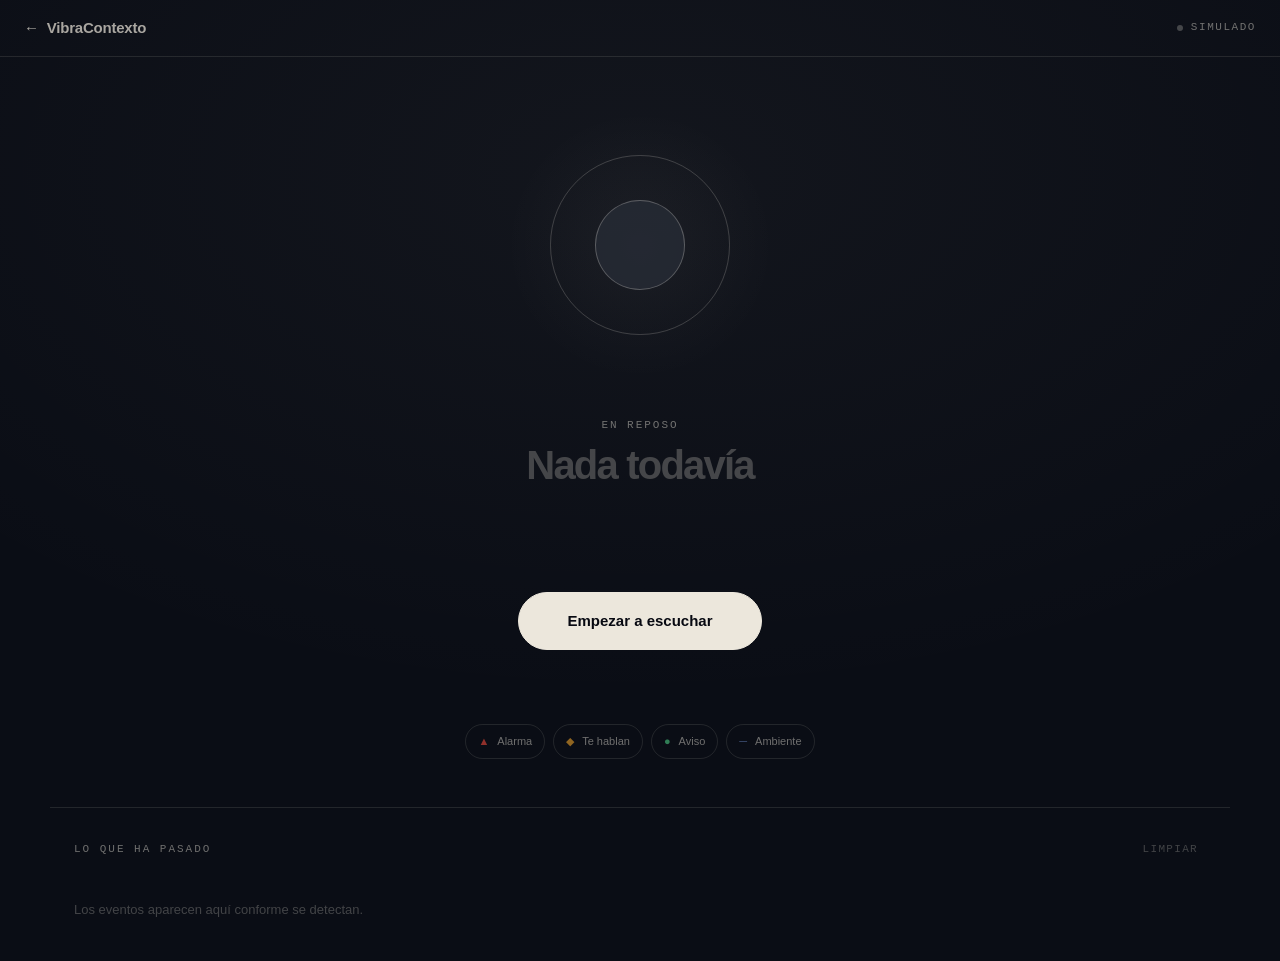
==== frontend/app.html @ 48e968ce "App: orbe sincronizado, leyenda del vocabulario y modo demo - app.html/app.js: captura por MediaReco" ====
<!doctype html>
<html lang="es">
  <head>
    <meta charset="utf-8" />
    <meta name="viewport" content="width=device-width, initial-scale=1, viewport-fit=cover" />
    <title>{{nombre}} · escuchando</title>
    <meta name="description" content="" />
    <meta name="color-scheme" content="dark" />
    <link rel="stylesheet" href="assets/css/tokens.css" />
    <link rel="stylesheet" href="assets/css/app.css" />
  </head>
  <body class="app-body">
    <header class="app-barra">
      <a class="app-barra__volver" href="index.html" aria-label="Volver a la portada">
        <span aria-hidden="true">←</span>
        <span data-cfg="nombre"></span>
      </a>

      <!-- Indicador de origen de los datos. Cambia solo cuando el backend
           del agente 2 empieza a responder. -->
      <div class="app-barra__estado" id="estado-fuente">
        <span class="punto" aria-hidden="true"></span>
        <span class="mono" id="estado-texto">simulado</span>
      </div>
    </header>

    <main class="escenario">
      <!-- ── ORBE ────────────────────────────────────────────────────────
           El elemento vivo. Pulsa con los MISMOS milisegundos que se le
           pasan a navigator.vibrate(), así que la vibración se ve.
      -->
      <div class="orbe-zona">
        <div class="orbe" id="orbe" data-estado="dormido">
          <div class="orbe__halo" aria-hidden="true"></div>
          <div class="orbe__anillo" aria-hidden="true"></div>
          <div class="orbe__nucleo" aria-hidden="true"></div>
        </div>

        <p class="orbe__glifo" id="orbe-glifo" aria-hidden="true"></p>
      </div>

      <!-- Lo que se acaba de detectar -->
      <div class="evento" id="evento" data-vacio="true">
        <p class="etiqueta evento__categoria" id="evento-categoria">
          en reposo
        </p>
        <h1 class="display evento__etiqueta" id="evento-etiqueta">
          Nada todavía
        </h1>
        <p class="evento__urgencia mono" id="evento-urgencia"></p>

        <div class="evento__partitura" id="evento-partitura"></div>
      </div>

      <!-- Control principal -->
      <div class="control">
        <button class="boton-escuchar" id="boton-escuchar" type="button">
          <span class="boton-escuchar__texto" id="boton-escuchar-texto">
            Empezar a escuchar
          </span>
        </button>
        <p class="control__nota mono" id="control-nota"></p>
      </div>

      <!-- Leyenda: enseña el vocabulario háptico antes de usarlo. Un código
           nuevo no sirve de nada si la persona no sabe qué significa cada
           patrón, así que está a la vista desde el primer segundo y se
           resalta el que se acaba de disparar. -->
      <ul class="leyenda" id="leyenda" aria-label="Vocabulario de vibraciones"></ul>
    </main>

    <!-- ── HISTORIAL ───────────────────────────────────────────────────── -->
    <section class="historial" aria-labelledby="historial-titulo">
      <div class="historial__cabeza">
        <h2 class="etiqueta" id="historial-titulo">Lo que ha pasado</h2>
        <button class="historial__limpiar mono" id="limpiar" type="button">
          limpiar
        </button>
      </div>
      <ul class="historial__lista" id="historial-lista">
        <li class="historial__vacio">
          Los eventos aparecen aquí conforme se detectan.
        </li>
      </ul>
    </section>

    <!-- Anuncios para lectores de pantalla. Un usuario que no ve la pantalla
         necesita saber qué se detectó sin depender del color ni del orbe. -->
    <p class="solo-lectores" role="status" aria-live="polite" id="anuncio"></p>

    <script src="assets/js/config.js"></script>
    <script src="assets/js/patterns.js"></script>
    <script src="assets/js/haptic-score.js"></script>
    <script src="assets/js/api.js"></script>
    <script src="assets/js/app.js"></script>
  </body>
</html>
---- frontend/assets/css/tokens.css ----
/* ───────────────────────────────────────────────────────────────────────────
   Sistema de diseño — VibraContexto
   ---------------------------------------------------------------------------
   La base NO es negro puro: es un slate-índigo frío (#0A0D15). El negro puro
   con un solo acento neón es el look por defecto de todo dashboard generado
   por IA; el índigo profundo con texto hueso cálido se lee como instrumento
   de laboratorio, que es de donde viene este proyecto.

   Los cuatro colores de categoría son colores de SEÑAL: solo se usan cuando
   comunican una categoría real. Nunca como decoración, nunca en un degradado.
   ─────────────────────────────────────────────────────────────────────────── */

:root {
  /* Superficies */
  --ink-900: #070911;
  --ink-800: #0a0d15;
  --ink-700: #101521;
  --ink-600: #171d2c;
  --ink-500: #222a3d;

  /* Texto: hueso cálido, no gris frío. */
  --bone: #ece7dc;
  --bone-70: rgba(236, 231, 220, 0.7);
  --bone-45: rgba(236, 231, 220, 0.45);
  --bone-25: rgba(236, 231, 220, 0.25);
  --line: rgba(236, 231, 220, 0.11);
  --line-fuerte: rgba(236, 231, 220, 0.22);

  /* Señales por categoría — el mismo orden que el contrato del backend. */
  --sig-alarma: #ff4d3d;
  --sig-atencion: #ffae2b;
  --sig-social: #4fd98a;
  --sig-ambiental: #6c8cc7;

  /* Tipografía. Cero fuentes externas: el wifi del venue no es de fiar y una
     fuente que no carga arruina la demo. La personalidad la carga el mono. */
  --mono: ui-monospace, "SF Mono", SFMono-Regular, Menlo, Consolas,
    "Liberation Mono", "DejaVu Sans Mono", monospace;
  --sans: ui-sans-serif, -apple-system, BlinkMacSystemFont, "Segoe UI", Roboto,
    "Helvetica Neue", Arial, sans-serif;

  /* Escala tipográfica */
  --t-xs: 0.6875rem;
  --t-sm: 0.8125rem;
  --t-base: 0.9375rem;
  --t-md: 1.125rem;
  --t-lg: 1.5rem;
  --t-xl: 2.25rem;
  --t-2xl: clamp(2.75rem, 9vw, 7rem);

  /* Ritmo espacial */
  --s-1: 0.25rem;
  --s-2: 0.5rem;
  --s-3: 0.75rem;
  --s-4: 1rem;
  --s-6: 1.5rem;
  --s-8: 2rem;
  --s-12: 3rem;
  --s-16: 4rem;
  --s-24: 6rem;

  --radio: 3px;
  --ancho-max: 1180px;
}

*,
*::before,
*::after {
  box-sizing: border-box;
}

html {
  -webkit-text-size-adjust: 100%;
}

body {
  margin: 0;
  background: var(--ink-800);
  color: var(--bone);
  font-family: var(--sans);
  font-size: var(--t-base);
  line-height: 1.6;
  -webkit-font-smoothing: antialiased;
  text-rendering: optimizeLegibility;
}

/* Etiquetas de sistema: mono, versalitas, tracking abierto. Es el conector
   visual entre la landing y la app. */
.etiqueta {
  font-family: var(--mono);
  font-size: var(--t-xs);
  letter-spacing: 0.18em;
  text-transform: uppercase;
  color: var(--bone-45);
  font-weight: 500;
}

.mono {
  font-family: var(--mono);
  font-variant-numeric: tabular-nums;
}

/* Display: grotesca pesada, tracking muy cerrado. El contraste entre esto y
   el mono suelto de las etiquetas es toda la personalidad de la página. */
.display {
  font-weight: 800;
  letter-spacing: -0.045em;
  line-height: 0.92;
  margin: 0;
}

a {
  color: inherit;
}

button {
  font: inherit;
  color: inherit;
}

/* Piso de calidad: foco visible siempre, nunca outline:none a secas. */
:focus-visible {
  outline: 2px solid var(--sig-atencion);
  outline-offset: 3px;
  border-radius: 2px;
}

.solo-lectores {
  position: absolute;
  width: 1px;
  height: 1px;
  padding: 0;
  margin: -1px;
  overflow: hidden;
  clip: rect(0, 0, 0, 0);
  white-space: nowrap;
  border: 0;
}

/* La app depende de animación para comunicar (el orbe pulsa en sync con la
   vibración). Con reduced-motion no se elimina: se vuelve un cambio de estado
   discreto, para que la información no se pierda. */
@media (prefers-reduced-motion: reduce) {
  *,
  *::before,
  *::after {
    animation-duration: 0.01ms !important;
    animation-iteration-count: 1 !important;
    transition-duration: 0.01ms !important;
    scroll-behavior: auto !important;
  }
}
---- frontend/assets/css/app.css ----
@import url("partitura.css");

/* ───────────────────────────────────────────────────────────────────────────
   APP
   Una sola pantalla, sin scroll en móvil hasta el historial. Todo el color de
   la interfaz viene de --activo, que se cambia desde JS según la categoría
   detectada: así el cambio de estado se lee de reojo, desde lejos.
   ─────────────────────────────────────────────────────────────────────────── */

.app-body {
  --activo: var(--bone-45);
  min-height: 100dvh;
  display: flex;
  flex-direction: column;
  /* Tinte muy tenue del color de la categoría en el fondo. Es lo que hace que
     la pantalla completa "cambie de humor" al detectar algo. */
  background:
    radial-gradient(
      120% 90% at 50% 18%,
      color-mix(in srgb, var(--activo) 9%, transparent) 0%,
      transparent 62%
    ),
    var(--ink-800);
  transition: background 500ms ease;
}

/* ── Barra ───────────────────────────────────────────────────────────────── */

.app-barra {
  display: flex;
  align-items: center;
  justify-content: space-between;
  gap: var(--s-4);
  padding: var(--s-4) var(--s-6);
  border-bottom: 1px solid var(--line);
}

.app-barra__volver {
  display: inline-flex;
  align-items: center;
  gap: var(--s-2);
  text-decoration: none;
  font-weight: 650;
  letter-spacing: -0.015em;
  color: var(--bone-70);
  transition: color 140ms ease;
}
.app-barra__volver:hover {
  color: var(--bone);
}

.app-barra__estado {
  display: inline-flex;
  align-items: center;
  gap: var(--s-2);
  font-size: var(--t-xs);
  letter-spacing: 0.14em;
  text-transform: uppercase;
  color: var(--bone-45);
}

.punto {
  width: 6px;
  height: 6px;
  border-radius: 50%;
  background: var(--bone-25);
}

.app-barra__estado[data-modo="real"] .punto {
  background: var(--sig-social);
  box-shadow: 0 0 10px var(--sig-social);
}

/* ── Escenario ───────────────────────────────────────────────────────────── */

.escenario {
  flex: 1;
  display: flex;
  flex-direction: column;
  align-items: center;
  justify-content: center;
  gap: var(--s-8);
  padding: var(--s-12) var(--s-6);
  text-align: center;
}

/* ── Orbe ────────────────────────────────────────────────────────────────── */

.orbe-zona {
  position: relative;
  width: min(280px, 62vw);
  height: min(280px, 62vw);
  display: grid;
  place-items: center;
}

.orbe {
  position: absolute;
  inset: 0;
  display: grid;
  place-items: center;
}

.orbe__halo,
.orbe__anillo,
.orbe__nucleo {
  position: absolute;
  border-radius: 50%;
  transition: transform 90ms cubic-bezier(0.2, 0, 0.1, 1),
    opacity 200ms ease, background 300ms ease, border-color 300ms ease;
}

.orbe__halo {
  inset: 0;
  background: radial-gradient(
    circle,
    color-mix(in srgb, var(--activo) 28%, transparent) 0%,
    transparent 68%
  );
  opacity: 0.35;
}

.orbe__anillo {
  inset: 18%;
  border: 1px solid color-mix(in srgb, var(--activo) 45%, transparent);
}

.orbe__nucleo {
  inset: 34%;
  background: color-mix(in srgb, var(--activo) 20%, var(--ink-700));
  border: 1px solid color-mix(in srgb, var(--activo) 60%, transparent);
}

/* Respiración lenta mientras escucha: la app se ve viva sin gritar. */
.orbe[data-estado="escuchando"] .orbe__anillo {
  animation: respirar 3.4s ease-in-out infinite;
}

@keyframes respirar {
  0%, 100% { transform: scale(1); opacity: 0.7; }
  50%      { transform: scale(1.05); opacity: 1; }
}

/* Pulso: lo dispara JS con los tiempos exactos del patrón de vibración. */
.orbe.pulsando .orbe__nucleo {
  transform: scale(1.28);
  background: var(--activo);
  box-shadow: 0 0 60px color-mix(in srgb, var(--activo) 60%, transparent);
}
.orbe.pulsando .orbe__anillo {
  transform: scale(1.12);
  border-color: var(--activo);
}
.orbe.pulsando .orbe__halo {
  opacity: 0.9;
  transform: scale(1.06);
}

.orbe__glifo {
  position: relative;
  font-size: 2rem;
  line-height: 1;
  color: var(--activo);
  margin: 0;
  opacity: 0;
  transition: opacity 250ms ease;
}
.orbe__glifo.visible {
  opacity: 1;
}

/* Con reduced-motion el orbe no escala: cambia de opacidad. La información
   sigue llegando, sin movimiento. */
@media (prefers-reduced-motion: reduce) {
  .orbe[data-estado="escuchando"] .orbe__anillo {
    animation: none;
  }
  .orbe.pulsando .orbe__nucleo,
  .orbe.pulsando .orbe__anillo,
  .orbe.pulsando .orbe__halo {
    transform: none;
  }
}

/* ── Evento actual ───────────────────────────────────────────────────────── */

.evento {
  max-width: 34ch;
}

.evento__categoria {
  color: var(--activo);
  margin: 0 0 var(--s-3);
  transition: color 300ms ease;
}

.evento__etiqueta {
  font-size: clamp(1.5rem, 6vw, 2.5rem);
  margin: 0;
}

.evento[data-vacio="true"] .evento__etiqueta {
  color: var(--bone-25);
}

.evento__urgencia {
  font-size: var(--t-xs);
  letter-spacing: 0.14em;
  text-transform: uppercase;
  color: var(--bone-45);
  margin: var(--s-3) 0 0;
  min-height: 1em;
}

.evento__partitura {
  margin-top: var(--s-6);
  min-height: 30px;
}

/* Entrada de cada evento nuevo: nunca aparece seco. */
.evento.entrando {
  animation: entrar 260ms cubic-bezier(0.2, 0, 0.1, 1);
}

@keyframes entrar {
  from { opacity: 0; transform: translateY(8px); }
  to   { opacity: 1; transform: none; }
}

/* ── Control ─────────────────────────────────────────────────────────────── */

.control {
  display: flex;
  flex-direction: column;
  align-items: center;
  gap: var(--s-3);
}

.boton-escuchar {
  padding: var(--s-4) var(--s-12);
  border: 1px solid var(--bone);
  background: var(--bone);
  color: var(--ink-900);
  border-radius: 999px;
  font-weight: 650;
  font-size: var(--t-base);
  cursor: pointer;
  transition: background 160ms ease, color 160ms ease, border-color 160ms ease;
}

.boton-escuchar:hover {
  background: #fff;
}

.boton-escuchar[data-activo="true"] {
  background: transparent;
  color: var(--bone);
  border-color: var(--line-fuerte);
}
.boton-escuchar[data-activo="true"]:hover {
  border-color: var(--sig-alarma);
  color: var(--sig-alarma);
}

.control__nota {
  font-size: var(--t-xs);
  color: var(--bone-25);
  letter-spacing: 0.05em;
  margin: 0;
  min-height: 1.2em;
  max-width: 40ch;
}

.control__nota[data-tipo="error"] {
  color: var(--sig-alarma);
}

/* ── Leyenda del vocabulario ─────────────────────────────────────────────── */

.leyenda {
  list-style: none;
  display: flex;
  flex-wrap: wrap;
  justify-content: center;
  gap: var(--s-2);
  padding: 0;
  margin: var(--s-4) 0 0;
  max-width: 640px;
}

.leyenda__item {
  display: inline-flex;
  align-items: center;
  gap: var(--s-2);
  padding: var(--s-2) var(--s-3);
  border: 1px solid var(--line);
  border-radius: 999px;
  font-size: var(--t-xs);
  color: var(--bone-45);
  transition: color 240ms ease, border-color 240ms ease, background 240ms ease;
}

.leyenda__glifo {
  color: var(--item-color);
  opacity: 0.55;
  transition: opacity 240ms ease;
}

/* El que se acaba de disparar. Así la leyenda no es decoración: dice dónde
   estás parado dentro del vocabulario. */
.leyenda__item[data-activo="true"] {
  color: var(--bone);
  border-color: color-mix(in srgb, var(--item-color) 55%, transparent);
  background: color-mix(in srgb, var(--item-color) 10%, transparent);
}
.leyenda__item[data-activo="true"] .leyenda__glifo {
  opacity: 1;
}

/* ── Historial ───────────────────────────────────────────────────────────── */

.historial {
  border-top: 1px solid var(--line);
  padding: var(--s-6);
  max-width: var(--ancho-max);
  width: 100%;
  margin: 0 auto;
}

.historial__cabeza {
  display: flex;
  align-items: center;
  justify-content: space-between;
  margin-bottom: var(--s-4);
}

.historial__limpiar {
  background: none;
  border: 0;
  color: var(--bone-25);
  font-size: var(--t-xs);
  letter-spacing: 0.12em;
  text-transform: uppercase;
  cursor: pointer;
  padding: var(--s-1) var(--s-2);
  transition: color 140ms ease;
}
.historial__limpiar:hover {
  color: var(--bone-70);
}

.historial__lista {
  list-style: none;
  margin: 0;
  padding: 0;
  display: flex;
  flex-direction: column;
  gap: 1px;
}

.historial__vacio {
  color: var(--bone-25);
  font-size: var(--t-sm);
  padding: var(--s-4) 0;
}

.fila {
  display: grid;
  grid-template-columns: auto minmax(0, 1fr) auto;
  align-items: center;
  gap: var(--s-4);
  padding: var(--s-3) var(--s-2);
  border-bottom: 1px solid var(--line);
  animation: entrar 240ms cubic-bezier(0.2, 0, 0.1, 1);
}

.fila__glifo {
  color: var(--fila-color);
  font-size: var(--t-sm);
  width: 1.2em;
  text-align: center;
}

.fila__texto {
  min-width: 0;
}

.fila__etiqueta {
  display: block;
  font-size: var(--t-sm);
  overflow: hidden;
  text-overflow: ellipsis;
  white-space: nowrap;
}

.fila__categoria {
  display: block;
  font-family: var(--mono);
  font-size: 10px;
  letter-spacing: 0.14em;
  text-transform: uppercase;
  color: var(--bone-25);
}

.fila__hora {
  font-family: var(--mono);
  font-size: var(--t-xs);
  color: var(--bone-25);
  font-variant-numeric: tabular-nums;
}

.fila[data-urgencia="alta"] .fila__etiqueta {
  font-weight: 650;
}
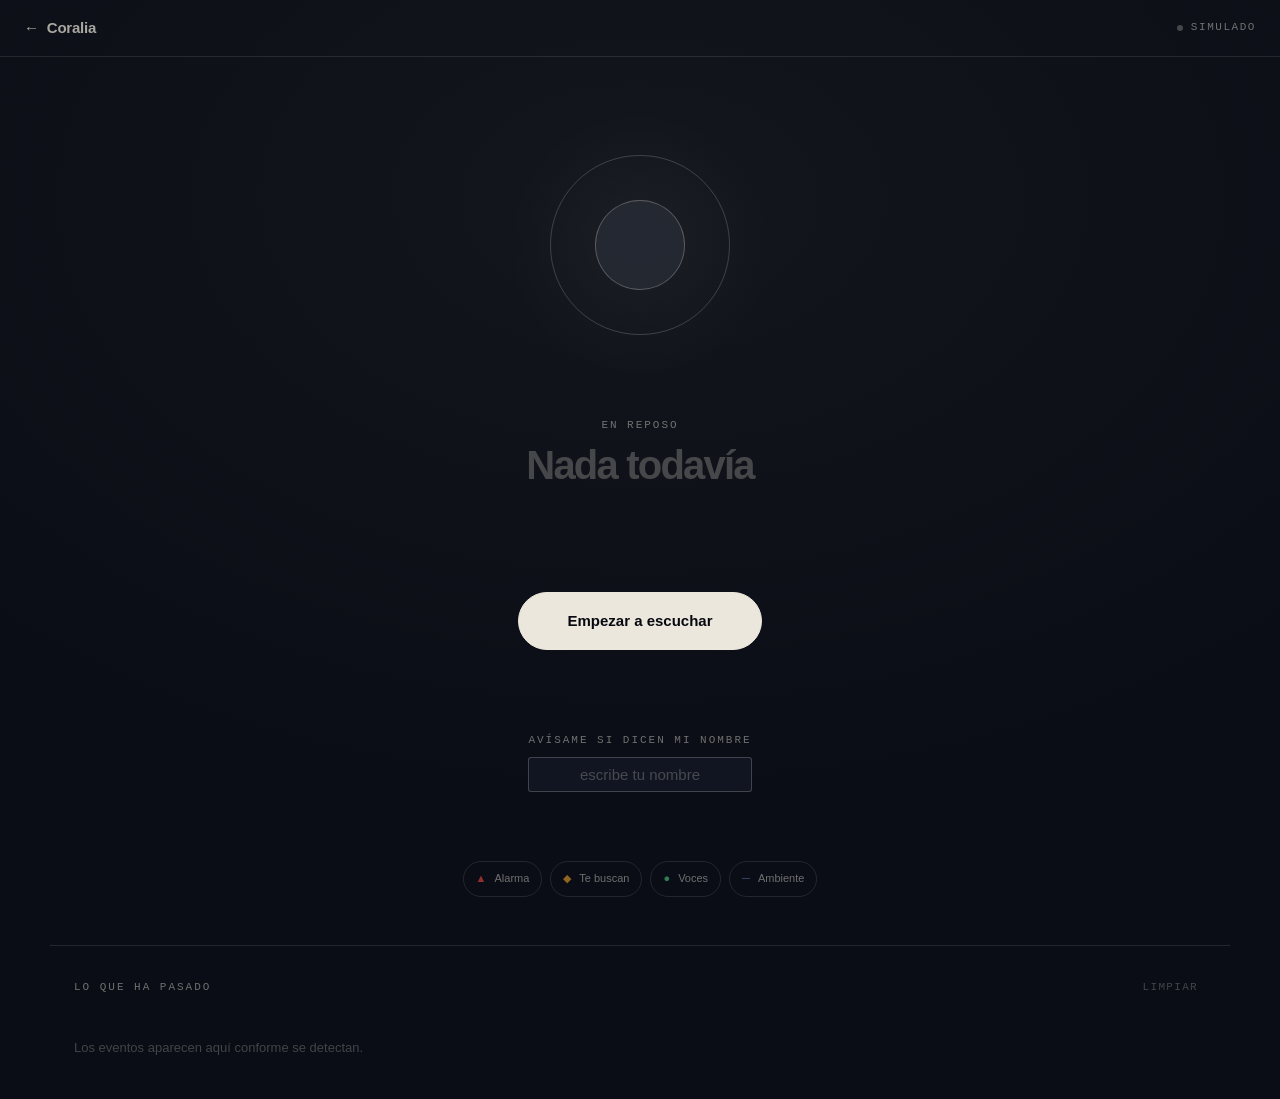
==== commit b89ba1e6: "Coralia: nombre, identidad y detección del nombre propio - El proyecto ahora se llama Coralia — "Sie" ====
--- a/frontend/app.html
+++ b/frontend/app.html
@@ -62,6 +62,25 @@
         <p class="control__nota mono" id="control-nota"></p>
       </div>
 
+      <!-- Tu nombre. Se reconoce en el navegador con la Web Speech API, en
+           paralelo a Gemma, para que el aviso llegue al instante en vez de
+           esperar el ciclo del clip. -->
+      <div class="nombre-propio" id="nombre-propio">
+        <label class="nombre-propio__label etiqueta" for="input-nombre">
+          Avísame si dicen mi nombre
+        </label>
+        <input
+          class="nombre-propio__input"
+          id="input-nombre"
+          type="text"
+          placeholder="escribe tu nombre"
+          autocomplete="given-name"
+          spellcheck="false"
+          maxlength="24"
+        />
+        <p class="nombre-propio__estado mono" id="nombre-estado"></p>
+      </div>
+
       <!-- Leyenda: enseña el vocabulario háptico antes de usarlo. Un código
            nuevo no sirve de nada si la persona no sabe qué significa cada
            patrón, así que está a la vista desde el primer segundo y se
@@ -92,6 +111,7 @@
     <script src="assets/js/patterns.js"></script>
     <script src="assets/js/haptic-score.js"></script>
     <script src="assets/js/api.js"></script>
+    <script src="assets/js/deteccion-nombre.js"></script>
     <script src="assets/js/app.js"></script>
   </body>
 </html>
--- a/frontend/assets/css/app.css
+++ b/frontend/assets/css/app.css
@@ -212,6 +212,12 @@
   min-height: 1em;
 }
 
+/* El backend respondió con la forma del contrato pero sin clasificar de
+   verdad. No es un error de la app, pero tampoco es una detección. */
+.evento__urgencia[data-degradado="true"] {
+  color: var(--sig-alarma);
+}
+
 .evento__partitura {
   margin-top: var(--s-6);
   min-height: 30px;
@@ -275,6 +281,57 @@
   color: var(--sig-alarma);
 }
 
+/* ── Nombre propio ───────────────────────────────────────────────────────── */
+
+.nombre-propio {
+  display: flex;
+  flex-direction: column;
+  align-items: center;
+  gap: var(--s-2);
+  margin-top: var(--s-6);
+}
+
+.nombre-propio__label {
+  color: var(--bone-45);
+}
+
+.nombre-propio__input {
+  background: var(--ink-700);
+  border: 1px solid var(--line-fuerte);
+  border-radius: var(--radio);
+  color: var(--bone);
+  font-family: var(--sans);
+  font-size: var(--t-base);
+  padding: var(--s-2) var(--s-4);
+  text-align: center;
+  width: 14rem;
+  max-width: 70vw;
+  transition: border-color 140ms ease;
+}
+
+.nombre-propio__input::placeholder {
+  color: var(--bone-25);
+}
+
+.nombre-propio__input:hover:not(:disabled) {
+  border-color: var(--bone-45);
+}
+
+.nombre-propio__input:disabled {
+  opacity: 0.5;
+  cursor: not-allowed;
+}
+
+.nombre-propio__estado {
+  font-size: var(--t-xs);
+  color: var(--bone-25);
+  margin: 0;
+  min-height: 1.2em;
+  max-width: 34ch;
+  text-align: center;
+  letter-spacing: 0.04em;
+}
+
 /* ── Leyenda del vocabulario ─────────────────────────────────────────────── */
 
 .leyenda {
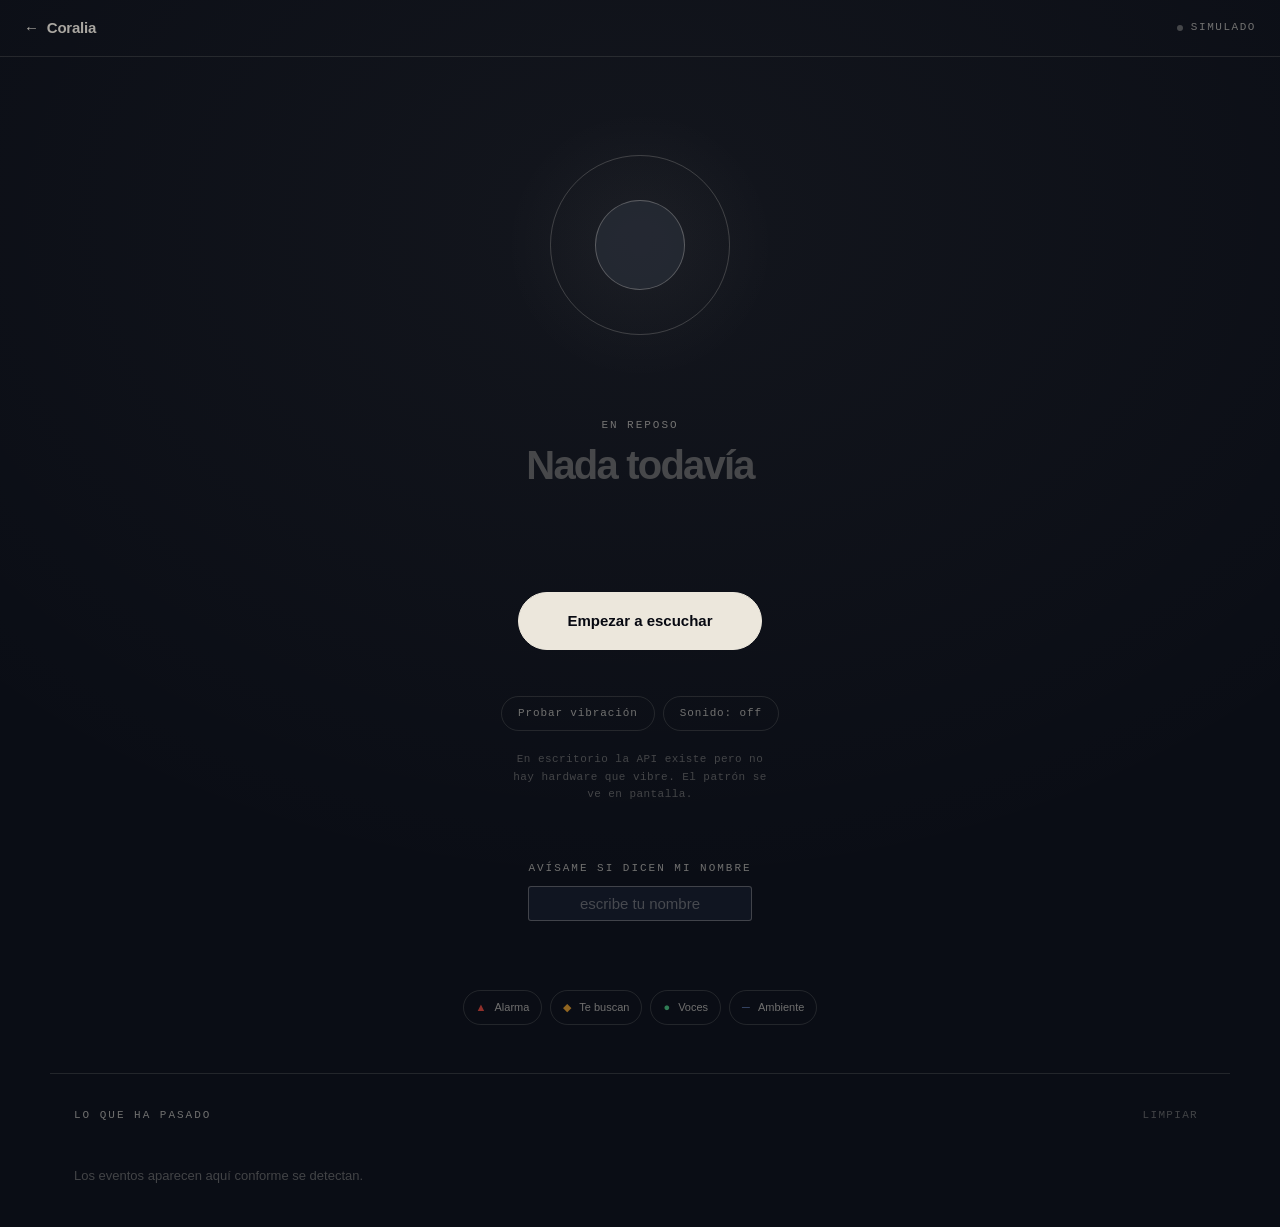
==== commit f538f290: "Plan B de escenario: el patrón no depende de que el aparato vibre Bug encontrado revisando esto: 'vi" ====
--- a/frontend/app.html
+++ b/frontend/app.html
@@ -3,13 +3,17 @@
   <head>
     <meta charset="utf-8" />
     <meta name="viewport" content="width=device-width, initial-scale=1, viewport-fit=cover" />
-    <title>{{nombre}} · escuchando</title>
-    <meta name="description" content="" />
+    <title>Coralia · escuchando</title>
+    <meta name="description" content="Traduce el sonido del entorno en vibraciones distintivas para personas sordas, con Gemma 4 interpretando el audio." />
     <meta name="color-scheme" content="dark" />
     <link rel="stylesheet" href="assets/css/tokens.css" />
     <link rel="stylesheet" href="assets/css/app.css" />
   </head>
-  <body class="app-body">
+  <body class="app-body" data-titulo-sufijo="escuchando">
+    <!-- Destello a pantalla completa, con el ritmo del patrón. Es el plan B
+         cuando el dispositivo no vibra: se ve desde el fondo del salón. -->
+    <div class="destello" id="destello" aria-hidden="true"></div>
+
     <header class="app-barra">
       <a class="app-barra__volver" href="index.html" aria-label="Volver a la portada">
         <span aria-hidden="true">←</span>
@@ -60,6 +64,17 @@
           </span>
         </button>
         <p class="control__nota mono" id="control-nota"></p>
+
+        <!-- Comprobar la vibración ANTES de subir al escenario, no durante. -->
+        <div class="canales">
+          <button class="canal-boton" id="probar-vibracion" type="button">
+            Probar vibración
+          </button>
+          <button class="canal-boton" id="toggle-sonido" type="button" aria-pressed="false">
+            Sonido: off
+          </button>
+        </div>
+        <p class="canales__nota mono" id="diagnostico"></p>
       </div>
 
       <!-- Tu nombre. Se reconoce en el navegador con la Web Speech API, en
@@ -111,6 +126,7 @@
     <script src="assets/js/patterns.js"></script>
     <script src="assets/js/haptic-score.js"></script>
     <script src="assets/js/api.js"></script>
+    <script src="assets/js/presentacion.js"></script>
     <script src="assets/js/deteccion-nombre.js"></script>
     <script src="assets/js/app.js"></script>
   </body>
--- a/frontend/assets/css/tokens.css
+++ b/frontend/assets/css/tokens.css
@@ -125,6 +125,37 @@
   border-radius: 2px;
 }
 
+/* Destello a pantalla completa con el ritmo del patrón. Plan B cuando el
+   dispositivo no vibra: se ve desde el fondo de un salón y hasta proyectado.
+   Va en tokens porque lo usan la landing y la app. */
+.destello {
+  position: fixed;
+  inset: 0;
+  z-index: 90;
+  pointer-events: none;
+  opacity: 0;
+  background: radial-gradient(
+    circle at 50% 45%,
+    color-mix(in srgb, var(--destello-color, var(--bone)) 42%, transparent) 0%,
+    color-mix(in srgb, var(--destello-color, var(--bone)) 10%, transparent) 55%,
+    transparent 78%
+  );
+  transition: opacity 60ms linear;
+}
+
+.destello.activo {
+  opacity: 1;
+}
+
+/* Un destello a pantalla completa puede ser un disparador de fotosensibilidad.
+   Con reduced-motion se reduce a un borde tenue en vez de inundar la pantalla. */
+@media (prefers-reduced-motion: reduce) {
+  .destello {
+    background: none;
+    box-shadow: inset 0 0 0 6px var(--destello-color, var(--bone));
+  }
+}
+
 .solo-lectores {
   position: absolute;
   width: 1px;
--- a/frontend/assets/css/app.css
+++ b/frontend/assets/css/app.css
@@ -279,6 +279,52 @@
 
 .control__nota[data-tipo="error"] {
   color: var(--sig-alarma);
+}
+
+/* ── Canales de salida (plan B del escenario) ────────────────────────────── */
+
+.canales {
+  display: flex;
+  gap: var(--s-2);
+  margin-top: var(--s-2);
+}
+
+.canal-boton {
+  background: none;
+  border: 1px solid var(--line);
+  border-radius: 999px;
+  color: var(--bone-45);
+  font-size: var(--t-xs);
+  letter-spacing: 0.08em;
+  padding: var(--s-2) var(--s-4);
+  cursor: pointer;
+  font-family: var(--mono);
+  transition: color 140ms ease, border-color 140ms ease;
+}
+
+.canal-boton:hover {
+  color: var(--bone);
+  border-color: var(--bone-45);
+}
+
+.canal-boton[aria-pressed="true"] {
+  color: var(--ink-900);
+  background: var(--bone);
+  border-color: var(--bone);
+}
+
+.canales__nota {
+  font-size: var(--t-xs);
+  color: var(--bone-25);
+  margin: var(--s-2) 0 0;
+  max-width: 40ch;
+  text-align: center;
+  min-height: 1.2em;
+  letter-spacing: 0.04em;
+}
+
+.canales__nota[data-nivel="no"] {
+  color: var(--sig-atencion);
 }
 
 /* ── Nombre propio ───────────────────────────────────────────────────────── */
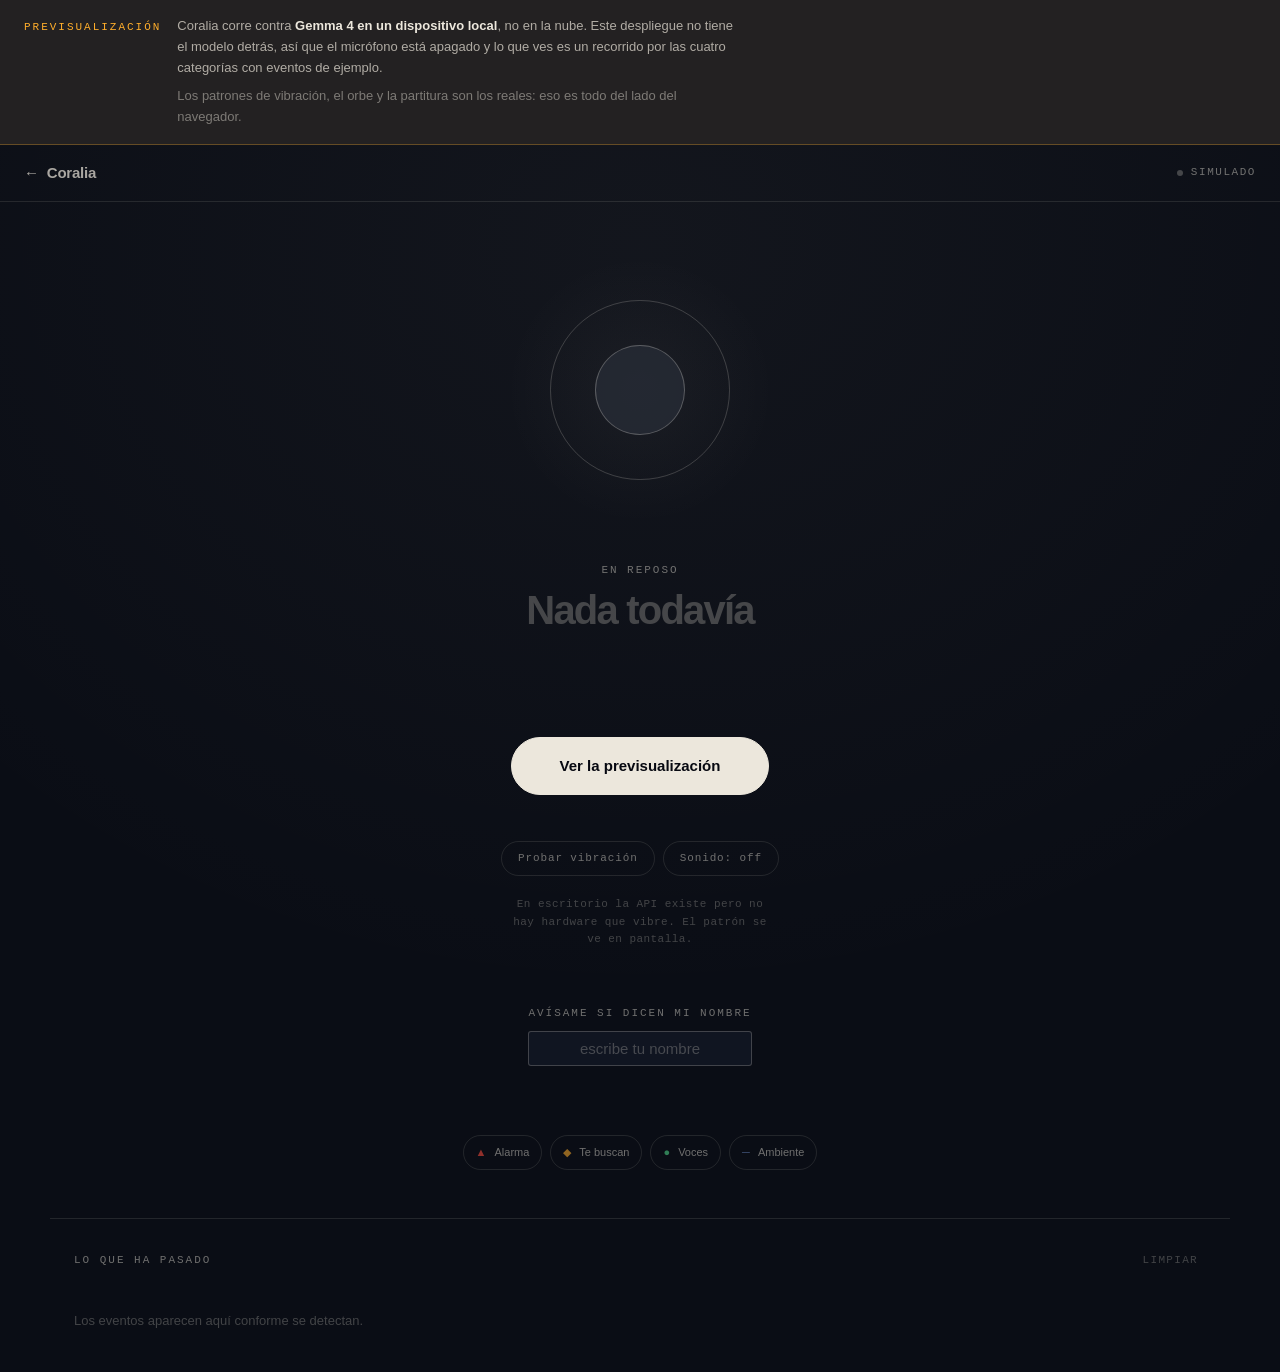
==== commit ff850941: "Modo vitrina para despliegue estático, y ASCII a color Vitrina: Coralia clasifica con Gemma 4 corrie" ====
--- a/frontend/app.html
+++ b/frontend/app.html
@@ -14,6 +14,22 @@
          cuando el dispositivo no vibra: se ve desde el fondo del salón. -->
     <div class="destello" id="destello" aria-hidden="true"></div>
 
+    <!-- Se muestra solo cuando no hay modelo alcanzable (despliegue estático
+         sin la variable de entorno del túnel). Lo llena app.js. -->
+    <aside class="vitrina" id="vitrina" hidden>
+      <p class="vitrina__titulo">Previsualización</p>
+      <p class="vitrina__texto">
+        Coralia corre contra <strong>Gemma 4 en un dispositivo local</strong>, no
+        en la nube. Este despliegue no tiene el modelo detrás, así que el
+        micrófono está apagado y lo que ves es un recorrido por las cuatro
+        categorías con eventos de ejemplo.
+        <span class="vitrina__extra">
+          Los patrones de vibración, el orbe y la partitura son los reales: eso
+          es todo del lado del navegador.
+        </span>
+      </p>
+    </aside>
+
     <header class="app-barra">
       <a class="app-barra__volver" href="index.html" aria-label="Volver a la portada">
         <span aria-hidden="true">←</span>
@@ -21,7 +37,7 @@
       </a>
 
       <!-- Indicador de origen de los datos. Cambia solo cuando el backend
-           del agente 2 empieza a responder. -->
+           empieza a responder. -->
       <div class="app-barra__estado" id="estado-fuente">
         <span class="punto" aria-hidden="true"></span>
         <span class="mono" id="estado-texto">simulado</span>
@@ -122,6 +138,10 @@
          necesita saber qué se detectó sin depender del color ni del orbe. -->
     <p class="solo-lectores" role="status" aria-live="polite" id="anuncio"></p>
 
+    <!-- Generado en el build desde las variables de entorno del despliegue.
+         Si no existe (desarrollo local), no pasa nada: se usa la config por
+         defecto. Va ANTES de config.js, que es quien lo lee. -->
+    <script src="env.js"></script>
     <script src="assets/js/config.js"></script>
     <script src="assets/js/patterns.js"></script>
     <script src="assets/js/haptic-score.js"></script>
--- a/frontend/assets/css/app.css
+++ b/frontend/assets/css/app.css
@@ -22,6 +22,51 @@
     ),
     var(--ink-800);
   transition: background 500ms ease;
+}
+
+/* ── Aviso de vitrina ────────────────────────────────────────────────────── */
+
+.vitrina {
+  border-bottom: 1px solid color-mix(in srgb, var(--sig-atencion) 30%, transparent);
+  background: color-mix(in srgb, var(--sig-atencion) 8%, var(--ink-700));
+  padding: var(--s-4) var(--s-6);
+  display: flex;
+  flex-wrap: wrap;
+  align-items: baseline;
+  gap: var(--s-2) var(--s-4);
+}
+
+.vitrina[hidden] {
+  display: none;
+}
+
+.vitrina__titulo {
+  font-family: var(--mono);
+  font-size: var(--t-xs);
+  letter-spacing: 0.18em;
+  text-transform: uppercase;
+  color: var(--sig-atencion);
+  margin: 0;
+  white-space: nowrap;
+}
+
+.vitrina__texto {
+  margin: 0;
+  font-size: var(--t-sm);
+  color: var(--bone-70);
+  max-width: 78ch;
+}
+
+.vitrina__texto strong {
+  color: var(--bone);
+  font-weight: 600;
+}
+
+/* Matiz secundario: importa, pero no debe competir con la primera frase. */
+.vitrina__extra {
+  display: block;
+  margin-top: var(--s-2);
+  color: var(--bone-45);
 }
 
 /* ── Barra ───────────────────────────────────────────────────────────────── */
